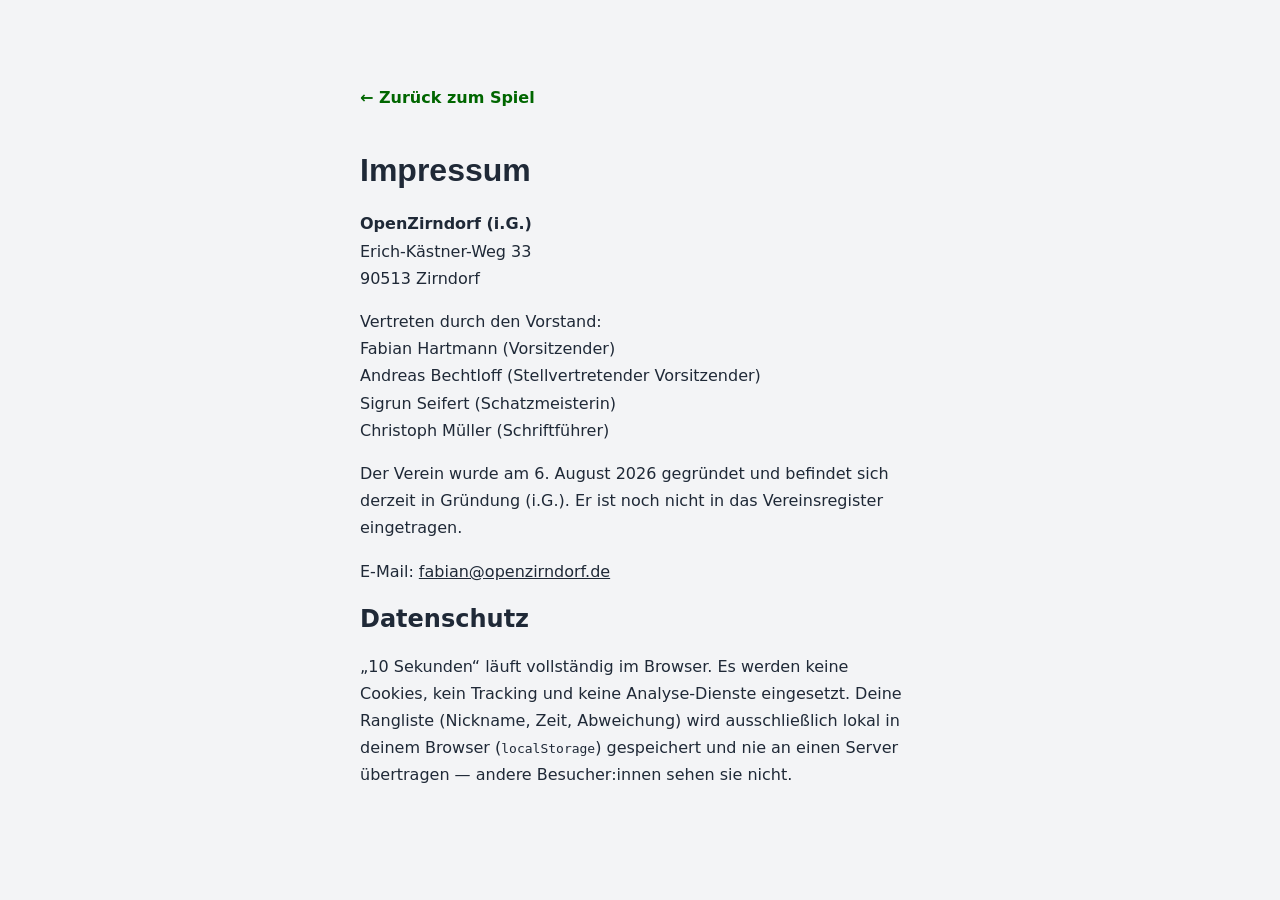
==== impressum.html @ 09c9be19 "Spiel „10 Sekunden“: statische Seite mit Preisstufen 10-Sekunden-Zeitgefühlsspiel im OpenZirndorf-Lo" ====
<!doctype html>
<html lang="de">
<head>
  <meta charset="utf-8" />
  <meta name="viewport" content="width=device-width, initial-scale=1" />
  <title>Impressum – 10 Sekunden</title>
  <meta name="robots" content="index, follow" />
  <link rel="icon" href="images/favicon.svg" type="image/svg+xml" />
  <link rel="stylesheet" href="style.css" />
  <style>
    .legal { max-width: 560px; margin: 0 auto; padding: 2.5rem 0 3rem; }
    .legal a.back { display: inline-block; margin-bottom: 1.5rem; color: var(--oz-brand-green-dark); font-weight: 600; text-decoration: none; }
    .legal h1 { font-family: var(--font-heading); }
    .legal p { line-height: 1.7; }
  </style>
</head>
<body>
  <main id="main">
    <div class="container legal">
      <a class="back" href="index.html">← Zurück zum Spiel</a>
      <h1>Impressum</h1>
      <p>
        <strong>OpenZirndorf (i.G.)</strong><br />
        Erich-Kästner-Weg 33<br />
        90513 Zirndorf
      </p>
      <p>
        Vertreten durch den Vorstand:<br />
        Fabian Hartmann (Vorsitzender)<br />
        Andreas Bechtloff (Stellvertretender Vorsitzender)<br />
        Sigrun Seifert (Schatzmeisterin)<br />
        Christoph Müller (Schriftführer)
      </p>
      <p>
        Der Verein wurde am 6. August 2026 gegründet und befindet sich derzeit in
        Gründung (i.G.). Er ist noch nicht in das Vereinsregister eingetragen.
      </p>
      <p>E-Mail: <a href="mailto:fabian@openzirndorf.de">fabian@openzirndorf.de</a></p>

      <h2>Datenschutz</h2>
      <p>
        „10 Sekunden“ läuft vollständig im Browser. Es werden keine Cookies, kein
        Tracking und keine Analyse-Dienste eingesetzt. Deine Rangliste (Nickname,
        Zeit, Abweichung) wird ausschließlich lokal in deinem Browser
        (<code>localStorage</code>) gespeichert und nie an einen Server
        übertragen — andere Besucher:innen sehen sie nicht.
      </p>
    </div>
  </main>
</body>
</html>
---- style.css ----
/* ============================================================
   10 Sekunden – Stylesheet
   Farb-/Typo-Tokens übernommen aus den OpenZirndorf Design Tokens v1
   (https://openzirndorf.de/design-tokens/v1/tokens.css), lokal
   eingebettet, damit die Seite als reines statisches GitHub-Pages-
   Deployment ohne externe Abhängigkeit (außer Google Fonts) läuft.
   ============================================================ */

:root {
  --oz-brand-green:       #009A00;
  --oz-brand-green-hover: #007a00;
  --oz-brand-green-dark:  #006600;
  --oz-brand-dark:        #1F2937;
  --oz-brand-orange:      #d96020;

  --text:         #1F2937;
  --text-muted:   #6B7280;
  --bg:           #FFFFFF;
  --bg-alt:       #F3F4F6;
  --bg-green:     #eef7e6;
  --bg-orange:    #fff4eb;
  --border:       #E5E7EB;

  --font-heading: 'Montserrat', sans-serif;
  --font-body:    'Inter', 'Segoe UI', system-ui, sans-serif;
  --font-mono:    'JetBrains Mono', 'Fira Code', monospace;

  --radius-sm: 8px;
  --radius:    14px;
  --radius-lg: 24px;

  --shadow:       0 4px 16px rgba(0, 0, 0, 0.08), 0 1px 4px rgba(0, 0, 0, 0.04);
  --shadow-hover: 0 8px 32px rgba(0, 0, 0, 0.12), 0 2px 8px rgba(0, 0, 0, 0.06);

  --container: min(720px, calc(100% - 2.5rem));
  --t: 0.2s ease;
}

*, *::before, *::after { box-sizing: border-box; }

html { scroll-behavior: smooth; }

body {
  margin: 0;
  min-height: 100vh;
  display: flex;
  flex-direction: column;
  font-family: var(--font-body);
  color: var(--text);
  background: var(--bg-alt);
  -webkit-font-smoothing: antialiased;
  -moz-osx-font-smoothing: grayscale;
}

main { flex: 1; display: flex; align-items: center; }
img { max-width: 100%; height: auto; }
a { color: inherit; }
button { font-family: inherit; cursor: pointer; }

.skip-link {
  position: absolute;
  left: -10000px;
  top: 1rem;
  z-index: 100;
  background: #fff;
  color: var(--text);
  padding: 0.5rem 1rem;
  border-radius: var(--radius-sm);
  border: 1px solid var(--border);
  font-weight: 600;
}
.skip-link:focus { left: 1rem; }

.container { width: var(--container); margin: 0 auto; }

/* ---- Topbar ---- */
.topbar {
  background: #fff;
  border-bottom: 1px solid var(--border);
}
.topbar-inner {
  display: flex;
  align-items: center;
  justify-content: space-between;
  padding: 0.75rem 0;
}
.brand {
  display: inline-flex;
  align-items: center;
  gap: 0.5rem;
  font-family: var(--font-heading);
  font-weight: 800;
  text-decoration: none;
  font-size: 1rem;
  color: var(--text);
}
.brand-dot {
  width: 10px;
  height: 10px;
  border-radius: 50%;
  background: var(--oz-brand-green);
  display: inline-block;
}

/* ---- Buttons ---- */
.btn {
  display: inline-flex;
  align-items: center;
  justify-content: center;
  gap: 0.4em;
  padding: 0.65rem 1.3rem;
  border-radius: 999px;
  font-size: 0.95rem;
  font-weight: 600;
  line-height: 1;
  border: 2px solid transparent;
  transition: transform var(--t), box-shadow var(--t), background var(--t), color var(--t), border-color var(--t);
  white-space: nowrap;
}
.btn:hover { transform: translateY(-1px); }
.btn:active { transform: translateY(0); }
.btn-sm { padding: 0.45rem 0.9rem; font-size: 0.85rem; }

.btn-primary {
  background: var(--oz-brand-green);
  color: #fff;
  border-color: var(--oz-brand-green);
}
.btn-primary:hover {
  background: var(--oz-brand-green-hover);
  border-color: var(--oz-brand-green-hover);
  box-shadow: 0 4px 16px rgba(0, 154, 0, 0.35);
}

.btn-outline {
  background: transparent;
  color: var(--text);
  border-color: var(--border);
}
.btn-outline:hover { background: var(--bg-alt); border-color: #b0b7c0; }

.btn-icon {
  background: transparent;
  border: none;
  font-size: 1.1rem;
  color: var(--text-muted);
  padding: 0.25rem 0.5rem;
  border-radius: var(--radius-sm);
}
.btn-icon:hover { background: var(--bg-alt); color: var(--text); }

/* ---- Stage ---- */
.stage-wrap { padding: 2.5rem 0 3rem; text-align: center; }

.title {
  font-family: var(--font-heading);
  font-weight: 900;
  font-size: clamp(2rem, 6vw, 2.75rem);
  margin: 0 0 0.5rem;
  color: var(--oz-brand-dark);
}
.subtitle {
  margin: 0 0 2rem;
  color: var(--text-muted);
  font-size: 1.05rem;
}
.subtitle strong { color: var(--oz-brand-green-dark); }

.stage {
  position: relative;
  background: #fff;
  border-radius: var(--radius-lg);
  box-shadow: var(--shadow);
  border: 2px solid var(--border);
  padding: 2.5rem 1.75rem 2rem;
  min-height: 380px;
  display: flex;
  flex-direction: column;
  align-items: center;
  justify-content: center;
  gap: 1rem;
  cursor: pointer;
  user-select: none;
  transition: box-shadow var(--t), border-color var(--t), transform var(--t);
}
.stage:hover { box-shadow: var(--shadow-hover); }
.stage:focus-visible {
  outline: none;
  border-color: var(--oz-brand-green);
  box-shadow: 0 0 0 4px var(--bg-green), var(--shadow-hover);
}
.stage.is-running {
  border-color: var(--oz-brand-orange);
  background: var(--bg-orange);
}
.stage.is-result {
  border-color: var(--oz-brand-green);
  background: var(--bg-green);
}

.mascot {
  width: 108px;
  height: auto;
  filter: drop-shadow(0 6px 14px rgba(0, 0, 0, 0.15));
  transition: transform var(--t);
}
.stage.is-running .mascot { animation: sniff var(--sniff-duration, 1.15s) ease-in-out infinite; }
.stage.is-result .mascot { transform: scale(1.06) rotate(-2deg); }

@keyframes sniff {
  0%, 100% { transform: translateY(0) rotate(0deg); }
  50% { transform: translateY(-4px) rotate(-3deg); }
}

.timer {
  font-family: var(--font-mono);
  font-variant-numeric: tabular-nums;
  font-weight: 700;
  font-size: clamp(2.5rem, 9vw, 3.75rem);
  color: var(--oz-brand-dark);
  letter-spacing: -0.01em;
}
.timer-unit { font-size: 0.5em; color: var(--text-muted); font-weight: 500; }

.timer.is-hidden #timer-value,
.timer.is-hidden .timer-unit {
  visibility: hidden;
}
.timer.is-hidden { position: relative; }
.timer.is-hidden::after {
  content: "🔍 …schnüffel…";
  position: absolute;
  inset: 0;
  display: flex;
  align-items: center;
  justify-content: center;
  font-family: var(--font-body);
  font-weight: 600;
  font-size: 1.1rem;
  color: var(--oz-brand-orange);
  animation: pulse 1.1s ease-in-out infinite;
}
@keyframes pulse {
  0%, 100% { opacity: 0.55; }
  50% { opacity: 1; }
}

.stage-hint {
  margin: 0;
  color: var(--text-muted);
  font-size: 0.95rem;
  font-weight: 500;
}

.result { width: 100%; max-width: 360px; }

.prize-banner[hidden] {
  display: none;
}
.prize-banner {
  display: block;
  border-radius: var(--radius);
  padding: 0.9rem 1.1rem;
  margin: 0 0 1rem;
  font-size: 1rem;
  animation: prize-pop 0.4s ease;
}
.prize-label {
  display: block;
  font-family: var(--font-heading);
  font-weight: 800;
  font-size: 1.3rem;
  margin-bottom: 0.2rem;
}
.prize-instruction {
  display: block;
  font-size: 0.9rem;
  font-weight: 600;
}
.prize-haupt {
  background: #fff7e0;
  border: 2px solid #b8860b;
  color: #7a5c00;
}
.prize-trost {
  background: var(--bg-green);
  border: 2px solid var(--oz-brand-green);
  color: var(--oz-brand-green-dark);
}
@keyframes prize-pop {
  0% { transform: scale(0.9); opacity: 0; }
  100% { transform: scale(1); opacity: 1; }
}

.result-headline {
  font-family: var(--font-heading);
  font-weight: 800;
  font-size: 1.4rem;
  margin: 0 0 0.4rem;
  color: var(--oz-brand-green-dark);
}
.result-detail {
  margin: 0 0 1.25rem;
  color: var(--text);
  font-size: 1.05rem;
}
.result-detail .deviation { font-family: var(--font-mono); font-weight: 700; }
.result-again {
  margin: 1rem 0 0;
  color: var(--text-muted);
  font-size: 0.9rem;
}

.entry-form { text-align: left; }
.entry-form label {
  display: block;
  font-weight: 600;
  font-size: 0.9rem;
  margin-bottom: 0.4rem;
  color: var(--oz-brand-dark);
}
.entry-row { display: flex; gap: 0.5rem; }
.entry-row input {
  flex: 1;
  min-width: 0;
  padding: 0.6rem 0.85rem;
  border-radius: var(--radius-sm);
  border: 2px solid var(--border);
  font-size: 0.95rem;
  font-family: inherit;
}
.entry-row input:focus {
  outline: none;
  border-color: var(--oz-brand-green);
}

.btn-link {
  display: inline-block;
  margin-top: 0.6rem;
  background: none;
  border: none;
  padding: 0;
  font-size: 0.85rem;
  color: var(--text-muted);
  text-decoration: underline;
}
.btn-link:hover { color: var(--text); }

/* ---- Leaderboard modal ---- */
.modal-backdrop[hidden] {
  display: none;
}
.modal-backdrop {
  position: fixed;
  inset: 0;
  background: rgba(17, 24, 39, 0.5);
  display: flex;
  align-items: center;
  justify-content: center;
  padding: 1.5rem;
  z-index: 100;
}
.modal {
  background: #fff;
  border-radius: var(--radius-lg);
  box-shadow: var(--shadow-hover);
  width: min(420px, 100%);
  max-height: 85vh;
  overflow-y: auto;
  padding: 1.5rem;
}
.modal-head {
  display: flex;
  align-items: center;
  justify-content: space-between;
  margin-bottom: 0.25rem;
}
.modal-head h2 {
  font-family: var(--font-heading);
  font-size: 1.3rem;
  margin: 0;
}
.modal-hint {
  margin: 0 0 1rem;
  color: var(--text-muted);
  font-size: 0.85rem;
}

.leaderboard-list {
  list-style: none;
  margin: 0;
  padding: 0;
  display: flex;
  flex-direction: column;
  gap: 0.4rem;
}
.leaderboard-list li {
  display: flex;
  align-items: center;
  gap: 0.75rem;
  padding: 0.55rem 0.7rem;
  border-radius: var(--radius-sm);
  background: var(--bg-alt);
  font-size: 0.95rem;
}
.leaderboard-list li.is-new {
  background: var(--bg-green);
  border: 1px solid var(--oz-brand-green);
}
.leaderboard-list .rank {
  font-family: var(--font-mono);
  font-weight: 700;
  color: var(--text-muted);
  width: 1.6em;
  text-align: right;
}
.leaderboard-list li:nth-child(1) .rank { color: #b8860b; }
.leaderboard-list li:nth-child(2) .rank { color: #8a8f98; }
.leaderboard-list li:nth-child(3) .rank { color: #a9652f; }
.leaderboard-list .lb-nick {
  flex: 1;
  font-weight: 600;
  overflow: hidden;
  text-overflow: ellipsis;
  white-space: nowrap;
}
.leaderboard-list .lb-dev {
  font-family: var(--font-mono);
  color: var(--oz-brand-green-dark);
  font-size: 0.9rem;
}
.leaderboard-empty { color: var(--text-muted); font-size: 0.95rem; }

/* ---- Footer ---- */
.footer {
  padding: 1.5rem 0 2rem;
  text-align: center;
  color: var(--text-muted);
  font-size: 0.85rem;
}
.footer a { color: var(--oz-brand-green-dark); font-weight: 600; text-decoration: none; }
.footer a:hover { text-decoration: underline; }

@media (max-width: 420px) {
  .entry-row { flex-direction: column; }
  .stage { padding: 2rem 1.25rem 1.75rem; min-height: 340px; }
}
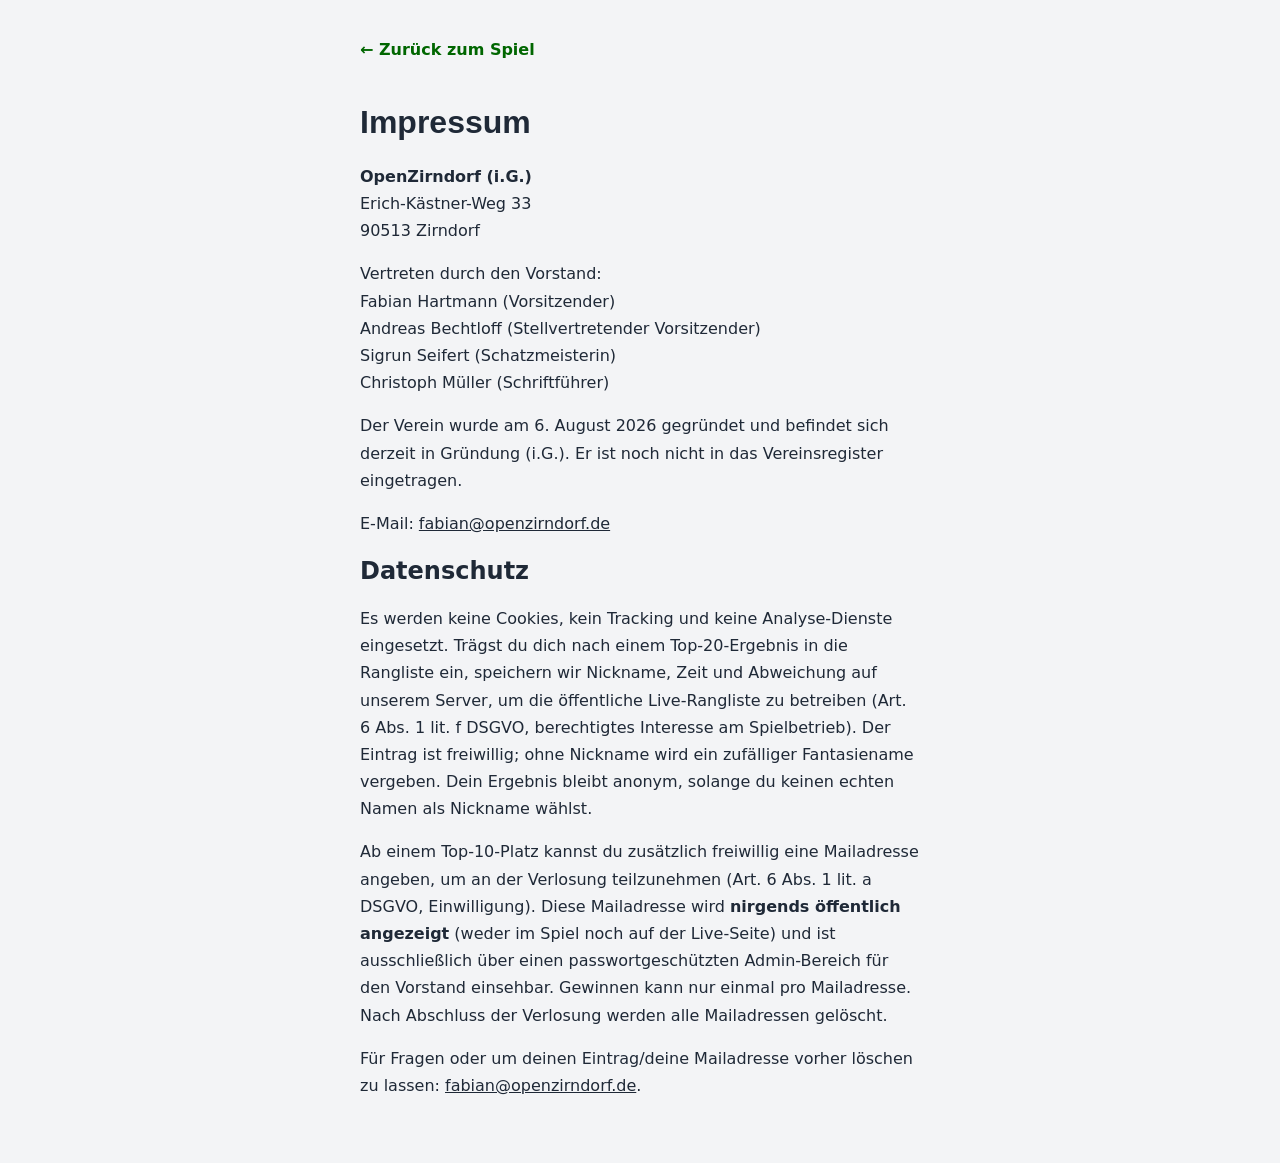
==== commit 51274aae: "Mini-Backend: Live-Rangliste, Verlosung per Mail, Admin-Bereich Bisher lief die Bestenliste rein im " ====
--- a/impressum.html
+++ b/impressum.html
@@ -39,11 +39,28 @@
 
       <h2>Datenschutz</h2>
       <p>
-        „10 Sekunden“ läuft vollständig im Browser. Es werden keine Cookies, kein
-        Tracking und keine Analyse-Dienste eingesetzt. Deine Rangliste (Nickname,
-        Zeit, Abweichung) wird ausschließlich lokal in deinem Browser
-        (<code>localStorage</code>) gespeichert und nie an einen Server
-        übertragen — andere Besucher:innen sehen sie nicht.
+        Es werden keine Cookies, kein Tracking und keine Analyse-Dienste
+        eingesetzt. Trägst du dich nach einem Top-20-Ergebnis in die
+        Rangliste ein, speichern wir Nickname, Zeit und Abweichung auf
+        unserem Server, um die öffentliche Live-Rangliste zu betreiben
+        (Art. 6 Abs. 1 lit. f DSGVO, berechtigtes Interesse am Spielbetrieb).
+        Der Eintrag ist freiwillig; ohne Nickname wird ein zufälliger
+        Fantasiename vergeben. Dein Ergebnis bleibt anonym, solange du
+        keinen echten Namen als Nickname wählst.
+      </p>
+      <p>
+        Ab einem Top-10-Platz kannst du zusätzlich freiwillig eine
+        Mailadresse angeben, um an der Verlosung teilzunehmen
+        (Art. 6 Abs. 1 lit. a DSGVO, Einwilligung). Diese Mailadresse wird
+        <strong>nirgends öffentlich angezeigt</strong> (weder im Spiel noch
+        auf der Live-Seite) und ist ausschließlich über einen
+        passwortgeschützten Admin-Bereich für den Vorstand einsehbar.
+        Gewinnen kann nur einmal pro Mailadresse. Nach Abschluss der
+        Verlosung werden alle Mailadressen gelöscht.
+      </p>
+      <p>
+        Für Fragen oder um deinen Eintrag/deine Mailadresse vorher löschen
+        zu lassen: <a href="mailto:fabian@openzirndorf.de">fabian@openzirndorf.de</a>.
       </p>
     </div>
   </main>
--- a/style.css
+++ b/style.css
@@ -305,6 +305,7 @@
   font-size: 1.05rem;
 }
 .result-detail .deviation { font-family: var(--font-mono); font-weight: 700; }
+.muted-note { color: var(--text-muted); font-size: 0.85rem; }
 .result-again {
   margin: 1rem 0 0;
   color: var(--text-muted);
@@ -334,6 +335,29 @@
   border-color: var(--oz-brand-green);
 }
 
+.entry-row-email[hidden] {
+  display: none;
+}
+.entry-row-email {
+  flex-direction: column;
+  align-items: stretch;
+  margin-top: 0.75rem;
+  padding-top: 0.75rem;
+  border-top: 1px dashed var(--border);
+}
+.entry-email-label {
+  font-weight: 500 !important;
+  font-size: 0.85rem !important;
+  color: var(--text-muted) !important;
+}
+
+.error {
+  color: #B91C1C;
+  font-weight: 600;
+  font-size: 0.85rem;
+  margin: 0.5rem 0 0;
+}
+
 .btn-link {
   display: inline-block;
   margin-top: 0.6rem;
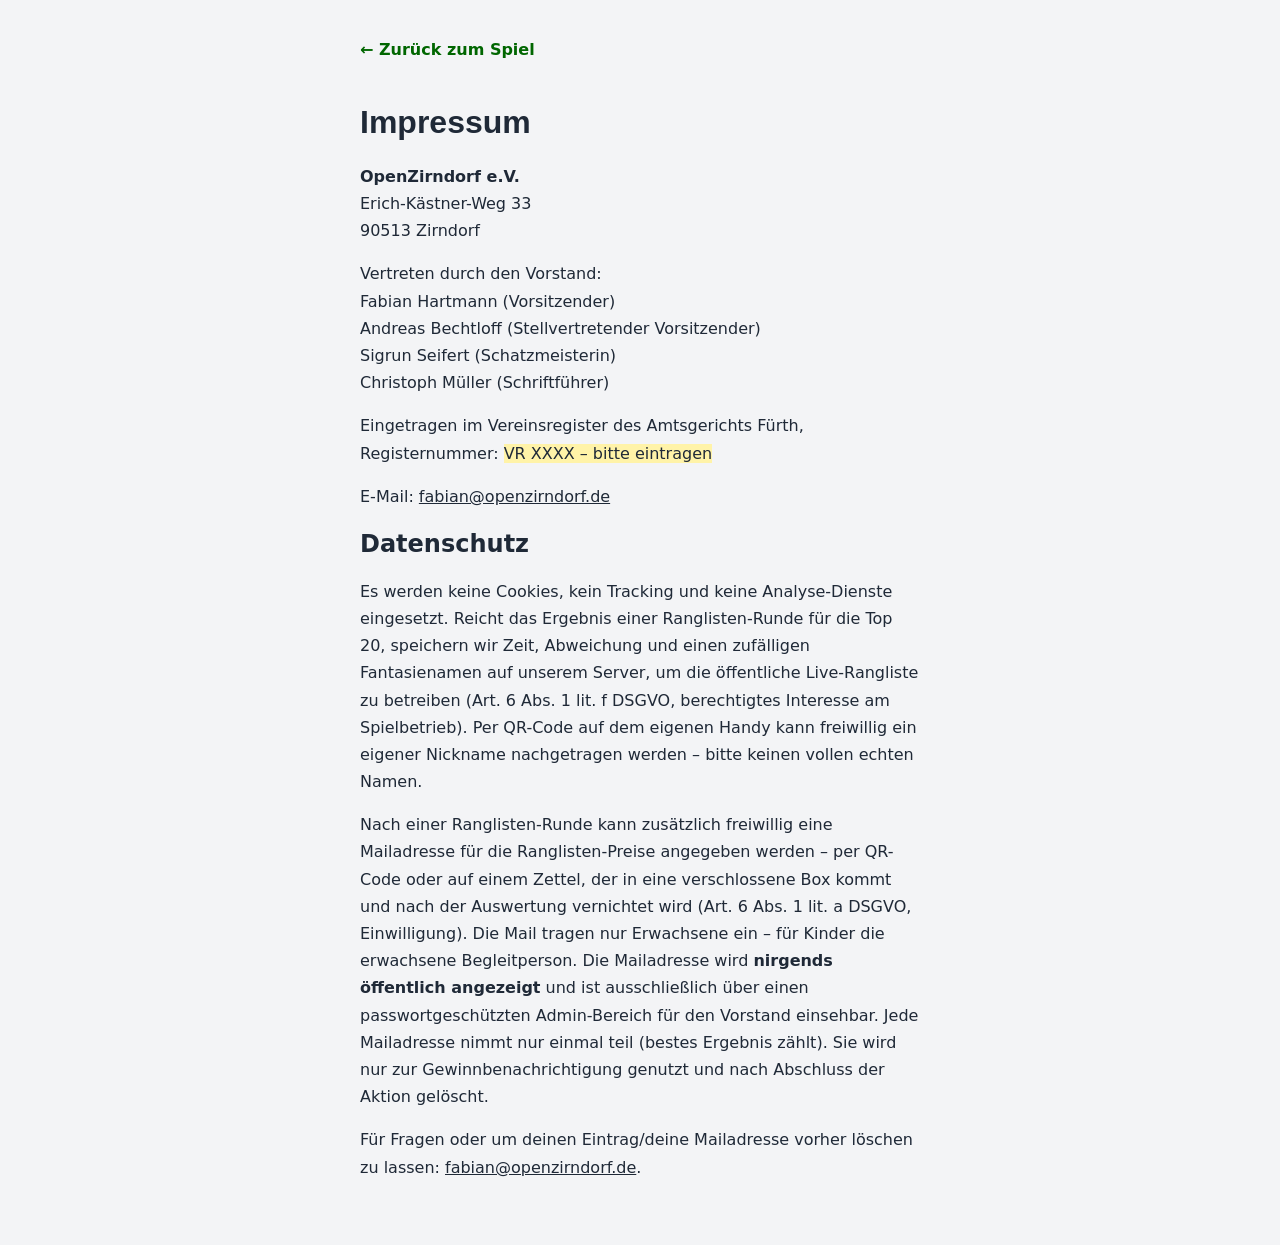
==== commit bab9c87d: "Spiel für den Stand: Ranglisten-Runden, Zettel-Code, Preisstufen, Testmodus Ablauf am Stand - Taste " ====
--- a/impressum.html
+++ b/impressum.html
@@ -20,7 +20,7 @@
       <a class="back" href="index.html">← Zurück zum Spiel</a>
       <h1>Impressum</h1>
       <p>
-        <strong>OpenZirndorf (i.G.)</strong><br />
+        <strong>OpenZirndorf e.V.</strong><br />
         Erich-Kästner-Weg 33<br />
         90513 Zirndorf
       </p>
@@ -32,31 +32,33 @@
         Christoph Müller (Schriftführer)
       </p>
       <p>
-        Der Verein wurde am 6. August 2026 gegründet und befindet sich derzeit in
-        Gründung (i.G.). Er ist noch nicht in das Vereinsregister eingetragen.
+        Eingetragen im Vereinsregister des Amtsgerichts Fürth,
+        Registernummer: <span style="background:#fff3a8">VR&nbsp;XXXX – bitte eintragen</span>
       </p>
       <p>E-Mail: <a href="mailto:fabian@openzirndorf.de">fabian@openzirndorf.de</a></p>
 
       <h2>Datenschutz</h2>
       <p>
         Es werden keine Cookies, kein Tracking und keine Analyse-Dienste
-        eingesetzt. Trägst du dich nach einem Top-20-Ergebnis in die
-        Rangliste ein, speichern wir Nickname, Zeit und Abweichung auf
-        unserem Server, um die öffentliche Live-Rangliste zu betreiben
-        (Art. 6 Abs. 1 lit. f DSGVO, berechtigtes Interesse am Spielbetrieb).
-        Der Eintrag ist freiwillig; ohne Nickname wird ein zufälliger
-        Fantasiename vergeben. Dein Ergebnis bleibt anonym, solange du
-        keinen echten Namen als Nickname wählst.
+        eingesetzt. Reicht das Ergebnis einer Ranglisten-Runde für die Top 20, speichern wir Zeit,
+        Abweichung und einen zufälligen Fantasienamen auf unserem Server, um
+        die öffentliche Live-Rangliste zu betreiben (Art. 6 Abs. 1 lit. f
+        DSGVO, berechtigtes Interesse am Spielbetrieb). Per QR-Code auf dem
+        eigenen Handy kann freiwillig ein eigener Nickname nachgetragen
+        werden – bitte keinen vollen echten Namen.
       </p>
       <p>
-        Ab einem Top-10-Platz kannst du zusätzlich freiwillig eine
-        Mailadresse angeben, um an der Verlosung teilzunehmen
-        (Art. 6 Abs. 1 lit. a DSGVO, Einwilligung). Diese Mailadresse wird
-        <strong>nirgends öffentlich angezeigt</strong> (weder im Spiel noch
-        auf der Live-Seite) und ist ausschließlich über einen
-        passwortgeschützten Admin-Bereich für den Vorstand einsehbar.
-        Gewinnen kann nur einmal pro Mailadresse. Nach Abschluss der
-        Verlosung werden alle Mailadressen gelöscht.
+        Nach einer Ranglisten-Runde kann zusätzlich freiwillig eine
+        Mailadresse für die Ranglisten-Preise angegeben werden – per QR-Code
+        oder auf einem Zettel, der in eine verschlossene Box kommt und nach der
+        Auswertung vernichtet wird (Art. 6 Abs. 1 lit. a DSGVO, Einwilligung).
+        Die Mail tragen nur Erwachsene ein – für Kinder die erwachsene
+        Begleitperson. Die
+        Mailadresse wird <strong>nirgends öffentlich angezeigt</strong> und
+        ist ausschließlich über einen passwortgeschützten Admin-Bereich für
+        den Vorstand einsehbar. Jede Mailadresse nimmt nur einmal teil (bestes Ergebnis zählt).
+        Sie wird nur zur Gewinnbenachrichtigung
+        genutzt und nach Abschluss der Aktion gelöscht.
       </p>
       <p>
         Für Fragen oder um deinen Eintrag/deine Mailadresse vorher löschen
--- a/style.css
+++ b/style.css
@@ -150,7 +150,6 @@
 .btn-icon:hover { background: var(--bg-alt); color: var(--text); }
 
 /* ---- Stage ---- */
-.stage-wrap { padding: 2.5rem 0 3rem; text-align: center; }
 
 .title {
   font-family: var(--font-heading);
@@ -277,12 +276,12 @@
   font-size: 0.9rem;
   font-weight: 600;
 }
-.prize-haupt {
+.prize-kat1 {
   background: #fff7e0;
   border: 2px solid #b8860b;
   color: #7a5c00;
 }
-.prize-trost {
+.prize-kat2 {
   background: var(--bg-green);
   border: 2px solid var(--oz-brand-green);
   color: var(--oz-brand-green-dark);
@@ -312,45 +311,6 @@
   font-size: 0.9rem;
 }
 
-.entry-form { text-align: left; }
-.entry-form label {
-  display: block;
-  font-weight: 600;
-  font-size: 0.9rem;
-  margin-bottom: 0.4rem;
-  color: var(--oz-brand-dark);
-}
-.entry-row { display: flex; gap: 0.5rem; }
-.entry-row input {
-  flex: 1;
-  min-width: 0;
-  padding: 0.6rem 0.85rem;
-  border-radius: var(--radius-sm);
-  border: 2px solid var(--border);
-  font-size: 0.95rem;
-  font-family: inherit;
-}
-.entry-row input:focus {
-  outline: none;
-  border-color: var(--oz-brand-green);
-}
-
-.entry-row-email[hidden] {
-  display: none;
-}
-.entry-row-email {
-  flex-direction: column;
-  align-items: stretch;
-  margin-top: 0.75rem;
-  padding-top: 0.75rem;
-  border-top: 1px dashed var(--border);
-}
-.entry-email-label {
-  font-weight: 500 !important;
-  font-size: 0.85rem !important;
-  color: var(--text-muted) !important;
-}
-
 .error {
   color: #B91C1C;
   font-weight: 600;
@@ -358,103 +318,6 @@
   margin: 0.5rem 0 0;
 }
 
-.btn-link {
-  display: inline-block;
-  margin-top: 0.6rem;
-  background: none;
-  border: none;
-  padding: 0;
-  font-size: 0.85rem;
-  color: var(--text-muted);
-  text-decoration: underline;
-}
-.btn-link:hover { color: var(--text); }
-
-/* ---- Leaderboard modal ---- */
-.modal-backdrop[hidden] {
-  display: none;
-}
-.modal-backdrop {
-  position: fixed;
-  inset: 0;
-  background: rgba(17, 24, 39, 0.5);
-  display: flex;
-  align-items: center;
-  justify-content: center;
-  padding: 1.5rem;
-  z-index: 100;
-}
-.modal {
-  background: #fff;
-  border-radius: var(--radius-lg);
-  box-shadow: var(--shadow-hover);
-  width: min(420px, 100%);
-  max-height: 85vh;
-  overflow-y: auto;
-  padding: 1.5rem;
-}
-.modal-head {
-  display: flex;
-  align-items: center;
-  justify-content: space-between;
-  margin-bottom: 0.25rem;
-}
-.modal-head h2 {
-  font-family: var(--font-heading);
-  font-size: 1.3rem;
-  margin: 0;
-}
-.modal-hint {
-  margin: 0 0 1rem;
-  color: var(--text-muted);
-  font-size: 0.85rem;
-}
-
-.leaderboard-list {
-  list-style: none;
-  margin: 0;
-  padding: 0;
-  display: flex;
-  flex-direction: column;
-  gap: 0.4rem;
-}
-.leaderboard-list li {
-  display: flex;
-  align-items: center;
-  gap: 0.75rem;
-  padding: 0.55rem 0.7rem;
-  border-radius: var(--radius-sm);
-  background: var(--bg-alt);
-  font-size: 0.95rem;
-}
-.leaderboard-list li.is-new {
-  background: var(--bg-green);
-  border: 1px solid var(--oz-brand-green);
-}
-.leaderboard-list .rank {
-  font-family: var(--font-mono);
-  font-weight: 700;
-  color: var(--text-muted);
-  width: 1.6em;
-  text-align: right;
-}
-.leaderboard-list li:nth-child(1) .rank { color: #b8860b; }
-.leaderboard-list li:nth-child(2) .rank { color: #8a8f98; }
-.leaderboard-list li:nth-child(3) .rank { color: #a9652f; }
-.leaderboard-list .lb-nick {
-  flex: 1;
-  font-weight: 600;
-  overflow: hidden;
-  text-overflow: ellipsis;
-  white-space: nowrap;
-}
-.leaderboard-list .lb-dev {
-  font-family: var(--font-mono);
-  color: var(--oz-brand-green-dark);
-  font-size: 0.9rem;
-}
-.leaderboard-empty { color: var(--text-muted); font-size: 0.95rem; }
-
 /* ---- Footer ---- */
 .footer {
   padding: 1.5rem 0 2rem;
@@ -465,7 +328,527 @@
 .footer a { color: var(--oz-brand-green-dark); font-weight: 600; text-decoration: none; }
 .footer a:hover { text-decoration: underline; }
 
+
+
+/* ============================================================
+   Spielseite: drei Spalten (Preise · Spiel · Rangliste)
+   ============================================================ */
+
+.game-page {
+  background:
+    radial-gradient(900px 500px at 0% 0%, rgba(0, 154, 0, 0.08), transparent 60%),
+    radial-gradient(900px 500px at 100% 100%, rgba(217, 96, 32, 0.08), transparent 60%),
+    var(--bg-alt);
+  background-attachment: fixed;
+}
+
+.layout { width: min(1240px, calc(100% - 2rem)); margin: 0 auto; }
+
+.topbar-tag {
+  font-size: 0.8rem;
+  font-weight: 600;
+  color: var(--text-muted);
+  background: var(--bg-alt);
+  padding: 0.3rem 0.75rem;
+  border-radius: 999px;
+}
+
+.game-grid {
+  display: grid;
+  grid-template-columns: 260px minmax(0, 1fr) 320px;
+  grid-template-areas: "info play board";
+  gap: 1.75rem;
+  align-items: start;
+  padding: 2.25rem 0 2.5rem;
+}
+.panel-info  { grid-area: info; }
+.play        { grid-area: play; text-align: center; }
+.panel-board { grid-area: board; }
+
+/* Seitenleisten bleiben beim Scrollen stehen */
+.panel {
+  position: sticky;
+  top: 1.25rem;
+  background: rgba(255, 255, 255, 0.92);
+  backdrop-filter: blur(6px);
+  border: 1px solid var(--border);
+  border-radius: var(--radius-lg);
+  box-shadow: var(--shadow);
+  padding: 1.25rem 1.2rem;
+  max-height: calc(100vh - 2.5rem);
+  overflow-y: auto;
+}
+
+.panel-head {
+  display: flex;
+  align-items: center;
+  justify-content: space-between;
+  margin-bottom: 0.75rem;
+}
+.panel-title {
+  font-family: var(--font-heading);
+  font-weight: 800;
+  font-size: 1.15rem;
+  margin: 0;
+  color: var(--oz-brand-dark);
+}
+.panel-info .panel-title { margin-bottom: 0.5rem; }
+.panel-text { font-size: 0.85rem; margin: 0 0 0.6rem; color: var(--text); }
+.panel-note { font-size: 0.78rem; color: var(--text-muted); margin: 0.55rem 0 0; line-height: 1.45; }
+
+/* Sofort-Preise */
+/* Groß genug, um sie aus ein paar Metern Entfernung am Stand zu lesen */
+.tiers { list-style: none; margin: 0; padding: 0; display: grid; gap: 0.7rem; }
+.tier {
+  display: flex;
+  align-items: center;
+  gap: 0.9rem;
+  padding: 0.85rem 1rem;
+  border-radius: var(--radius);
+  border: 2px solid;
+}
+.tier-icon { font-size: 2rem; line-height: 1; }
+.tier-body { display: flex; flex-direction: column; gap: 0.1rem; }
+.tier-name { font-family: var(--font-heading); font-weight: 800; font-size: 1.15rem; }
+.tier-range { font-family: var(--font-mono); font-size: 1.05rem; font-weight: 700; }
+.tier-desc { font-size: 0.82rem; font-weight: 500; opacity: 0.85; }
+.tier-kat1 { background: #fff7e0; border-color: #e5c45c; color: #7a5c00; }
+.tier-kat2 { background: var(--bg-green); border-color: #8fd18f; color: var(--oz-brand-green-dark); }
+.tier-trost { background: #fdf0f4; border-color: #f0b8c8; color: #8a2e4a; }
+/* Titel */
+.title-num {
+  display: inline-block;
+  background: var(--oz-brand-green);
+  color: #fff;
+  padding: 0 0.35em;
+  border-radius: 0.3em;
+  transform: rotate(-3deg);
+  box-shadow: 0 6px 18px rgba(0, 154, 0, 0.3);
+}
+
+.stage { min-height: 400px; }
+.stage.is-running { box-shadow: 0 0 0 6px rgba(217, 96, 32, 0.12), var(--shadow-hover); }
+.stage.is-result  { box-shadow: 0 0 0 6px rgba(0, 154, 0, 0.12), var(--shadow-hover); }
+
+.rank-note { display: inline-block; margin-top: 0.35rem; font-weight: 700; color: var(--oz-brand-green-dark); }
+
+/* So geht's */
+.howto {
+  list-style: none;
+  margin: 1.25rem 0 0;
+  padding: 0;
+  display: flex;
+  justify-content: center;
+  flex-wrap: wrap;
+  gap: 0.5rem 1.25rem;
+  font-size: 0.85rem;
+  color: var(--text-muted);
+}
+.howto li { display: inline-flex; align-items: center; gap: 0.4rem; }
+.howto span {
+  width: 1.4rem;
+  height: 1.4rem;
+  border-radius: 50%;
+  background: #fff;
+  border: 1px solid var(--border);
+  display: inline-flex;
+  align-items: center;
+  justify-content: center;
+  font-weight: 700;
+  font-size: 0.75rem;
+  color: var(--oz-brand-dark);
+}
+
+/* Rangliste */
+.live-dot {
+  display: inline-flex;
+  align-items: center;
+  gap: 0.35rem;
+  font-size: 0.7rem;
+  font-weight: 700;
+  text-transform: uppercase;
+  letter-spacing: 0.06em;
+  color: var(--oz-brand-green-dark);
+}
+.live-dot::before {
+  content: "";
+  width: 8px;
+  height: 8px;
+  border-radius: 50%;
+  background: var(--oz-brand-green);
+  animation: pulse 1.6s ease-in-out infinite;
+}
+.live-dot.is-offline { color: var(--text-muted); }
+.live-dot.is-offline::before { background: #b0b7c0; animation: none; }
+
+.board { list-style: none; margin: 0; padding: 0; display: grid; grid-template-columns: minmax(0, 1fr); gap: 0.3rem; }
+.board li {
+  display: flex;
+  align-items: center;
+  gap: 0.6rem;
+  padding: 0.4rem 0.55rem;
+  border-radius: var(--radius-sm);
+  font-size: 0.9rem;
+  transition: background var(--t);
+}
+.board li:nth-child(odd) { background: var(--bg-alt); }
+.board .rank {
+  flex: none;
+  width: 1.6rem;
+  height: 1.6rem;
+  border-radius: 50%;
+  display: inline-flex;
+  align-items: center;
+  justify-content: center;
+  font-family: var(--font-mono);
+  font-weight: 700;
+  font-size: 0.78rem;
+  color: var(--text-muted);
+}
+.board .nick { flex: 1; min-width: 0; font-weight: 600; overflow: hidden; text-overflow: ellipsis; white-space: nowrap; }
+.board .time {
+  flex: none;
+  font-family: var(--font-mono);
+  font-variant-numeric: tabular-nums;
+  font-size: 0.82rem;
+  font-weight: 700;
+  color: var(--oz-brand-green-dark);
+}
+.board li.top-1 .rank, .board li.top-2 .rank, .board li.top-3 .rank { color: #fff; }
+.board li.top-1 .rank { background: linear-gradient(135deg, #f4c542, #b8860b); }
+.board li.top-2 .rank { background: linear-gradient(135deg, #c9ced6, #8a8f98); }
+.board li.top-3 .rank { background: linear-gradient(135deg, #d99a64, #a9652f); }
+.board li.top-1 .nick { font-weight: 800; }
+.board li.is-new {
+  background: var(--bg-green);
+  box-shadow: inset 0 0 0 2px var(--oz-brand-green);
+  animation: prize-pop 0.4s ease;
+}
+.board-empty { color: var(--text-muted); font-size: 0.9rem; margin: 0; }
+
+/* ---- Responsiv ---- */
+@media (max-width: 1080px) {
+  .game-grid {
+    grid-template-columns: 1fr 1fr;
+    grid-template-areas:
+      "play play"
+      "info board";
+    max-width: 760px;
+    margin: 0 auto;
+  }
+  .panel { position: static; max-height: none; }
+}
+
+@media (max-width: 640px) {
+  .game-grid {
+    grid-template-columns: minmax(0, 1fr);
+    grid-template-areas: "play" "board" "info";
+    padding-top: 1.5rem;
+    gap: 1.25rem;
+  }
+  .topbar-tag { display: none; }
+}
+
 @media (max-width: 420px) {
-  .entry-row { flex-direction: column; }
   .stage { padding: 2rem 1.25rem 1.75rem; min-height: 340px; }
 }
+
+/* ============================================================
+   Vollbild am Stand: Spiel nutzt die ganze Bildschirmfläche,
+   alles skaliert mit der Bildschirmgröße (rem hängt an vw).
+   ============================================================ */
+
+html.game { font-size: clamp(14px, 0.45vw + 8px, 24px); }
+
+.game-page { height: 100vh; height: 100dvh; }
+.game-page .topbar-inner { padding: 0.5rem 0; }
+.game-page main { align-items: stretch; min-height: 0; }
+.game-page .footer { padding: 0.4rem 0 0.6rem; font-size: 0.75rem; }
+.game-page .footer p { margin: 0; }
+
+.layout { width: calc(100% - 3rem); max-width: 2400px; }
+
+.game-grid {
+  grid-template-columns: minmax(250px, 18rem) minmax(0, 1fr) minmax(290px, 21rem);
+  gap: 1.5rem;
+  padding: 1.25rem 0;
+  align-items: stretch;
+  height: 100%;
+}
+
+.panel { position: static; max-height: none; height: 100%; min-height: 0; }
+
+.play { display: flex; flex-direction: column; min-height: 0; }
+.title { font-size: clamp(2rem, 3vw + 1rem, 4rem); margin-bottom: 0.25rem; }
+.subtitle { margin-bottom: 1rem; font-size: 1.1rem; }
+
+.stage {
+  flex: 1;
+  min-height: 360px;
+  overflow: hidden;
+  padding: 2rem;
+}
+.mascot { width: clamp(100px, 22vh, 280px); }
+.timer { font-size: clamp(3.5rem, min(10vw, 19vh), 13rem); line-height: 1; }
+.timer.is-hidden::after { font-size: clamp(1.2rem, 3vh, 2.2rem); }
+.stage-hint { font-size: clamp(1rem, 2.4vh, 1.6rem); }
+
+/* Ergebnis */
+.result { max-width: 46rem; }
+.result-headline { font-size: clamp(1.4rem, 3.5vh, 2.6rem); }
+.prize-banner { padding: 1.1rem 1.4rem; }
+.prize-label { font-size: clamp(1.5rem, 4.5vh, 3.2rem); }
+.prize-instruction { font-size: clamp(0.95rem, 2vh, 1.3rem); }
+.result-detail {
+  display: flex;
+  flex-direction: column;
+  align-items: center;
+  gap: 0.2rem;
+  margin-bottom: 1rem;
+}
+.result-time {
+  font-family: var(--font-mono);
+  font-weight: 700;
+  font-size: clamp(2.5rem, 8vh, 6rem);
+  line-height: 1.05;
+  color: var(--oz-brand-dark);
+}
+.result-detail .deviation { font-size: clamp(1rem, 2.4vh, 1.5rem); color: var(--text-muted); }
+.result-again { font-size: clamp(0.9rem, 1.8vh, 1.15rem); }
+
+/* QR-Code zum Nachtragen */
+.claim[hidden] { display: none; }
+.claim {
+  display: flex;
+  align-items: center;
+  gap: 1.25rem;
+  margin: 0.5rem auto 0;
+  padding: 1rem 1.25rem;
+  background: #fff;
+  border: 2px solid var(--oz-brand-green);
+  border-radius: var(--radius);
+  text-align: left;
+  width: fit-content;
+  max-width: 100%;
+  animation: prize-pop 0.4s ease;
+}
+.claim-qr { flex: none; width: clamp(120px, 20vh, 230px); aspect-ratio: 1; }
+.claim-qr svg { width: 100%; height: 100%; display: block; }
+.claim-text { display: flex; flex-direction: column; gap: 0.35rem; font-size: clamp(0.95rem, 2vh, 1.3rem); font-weight: 600; }
+.claim-title { font-family: var(--font-heading); font-weight: 800; font-size: 1.3em; color: var(--oz-brand-green-dark); }
+.claim-small { font-size: 0.75em; font-weight: 500; color: var(--text-muted); }
+
+/* Countdown bis zum automatischen Zurückspringen */
+.result-bar {
+  position: absolute;
+  left: 0;
+  bottom: 0;
+  height: 6px;
+  width: 100%;
+  background: var(--oz-brand-green);
+  transform-origin: left;
+  transform: scaleX(0);
+  opacity: 0.6;
+}
+.stage:not(.is-result) .result-bar { animation: none !important; transform: scaleX(0); }
+@keyframes result-countdown {
+  from { transform: scaleX(1); }
+  to   { transform: scaleX(0); }
+}
+
+.board li { padding: 0.45rem 0.6rem; font-size: 0.95rem; }
+
+@media (max-width: 1080px) {
+  html.game { font-size: 15px; }
+  .game-page { height: auto; }
+  .game-grid { height: auto; grid-template-columns: 1fr 1fr; }
+  .panel { height: auto; }
+  .stage { min-height: 420px; }
+}
+@media (max-width: 640px) {
+  .game-grid { grid-template-columns: minmax(0, 1fr); }
+  .layout { width: calc(100% - 2rem); }
+  .claim { flex-direction: column; text-align: center; }
+}
+
+/* Ergebnis braucht Platz für Banner + Zeit + QR: Waschbär dort kleiner,
+   auf niedrigen Bildschirmen mit QR-Code ganz weg. */
+.stage.is-result { gap: 0.6rem; padding-top: 1.25rem; padding-bottom: 1.5rem; }
+.stage.is-result .mascot { width: clamp(70px, 13vh, 170px); }
+@media (max-height: 900px) {
+  .stage.is-result:has(.claim:not([hidden])) .mascot { display: none; }
+  .game-page .howto { display: none; }
+}
+
+.claim-name-label { font-size: 0.75em; font-weight: 500; color: var(--text-muted); margin-bottom: -0.3rem; }
+.claim-name {
+  font-family: var(--font-heading);
+  font-weight: 800;
+  font-size: 1.35em;
+  color: var(--oz-brand-dark);
+  margin-bottom: 0.3rem;
+}
+
+/* Hinweis auf der Spielfläche: 1 € pro Versuch, 3 Versuche 2 € */
+.donate-badge {
+  margin: 0;
+  padding: 0.5rem 1.1rem;
+  border-radius: 999px;
+  background: #fff;
+  border: 2px solid var(--oz-brand-green);
+  color: var(--oz-brand-green-dark);
+  font-weight: 600;
+  font-size: clamp(0.95rem, 2.2vh, 1.4rem);
+}
+.donate-badge[hidden] { display: none; }
+
+/* Ranglisten-Runde: vom Standpersonal per Taste R vor dem Start gesetzt */
+.ranked-badge {
+  margin: 0;
+  padding: 0.5rem 1.2rem;
+  border-radius: 999px;
+  background: linear-gradient(135deg, #f4c542, #d9a21b);
+  color: #3b2a00;
+  font-family: var(--font-heading);
+  font-weight: 800;
+  font-size: clamp(1rem, 2.4vh, 1.5rem);
+  box-shadow: 0 6px 16px rgba(217, 162, 27, 0.35);
+}
+.ranked-badge[hidden], .stage.is-result .ranked-badge { display: none; }
+.stage.is-ranked { box-shadow: inset 0 0 0 4px #f4c542, var(--shadow); }
+
+.claim-slip { font-family: var(--font-mono); font-weight: 700; }
+.claim-code {
+  display: inline-block;
+  padding: 0.05em 0.4em;
+  border-radius: 6px;
+  background: var(--oz-brand-dark);
+  color: #fff;
+  letter-spacing: 0.15em;
+  font-size: 1.25em;
+}
+
+/* Buzzer-Waschbär ist breiter als hoch → Größe über die Höhe steuern */
+.mascot { width: auto; height: clamp(110px, 26vh, 320px); }
+.stage.is-result .mascot { width: auto; height: clamp(70px, 14vh, 180px); }
+
+@media (max-height: 900px) {
+  .mascot { height: clamp(90px, 21vh, 260px); }
+  .timer { font-size: clamp(3rem, min(10vw, 16vh), 11rem); }
+  .subtitle { margin-bottom: 0.6rem; }
+}
+
+/* Regel-Hinweis auf der Spielfläche – nur vor dem Start */
+.rules-line {
+  margin: 0;
+  font-size: clamp(0.85rem, 1.8vh, 1.1rem);
+  font-weight: 600;
+  color: #9b1c1c;
+}
+.stage.is-running .rules-line, .stage.is-result .rules-line { display: none; }
+
+/* Ergebnis: Trostpreis + Vergleich mit allen Versuchen des Tages */
+.trost-note[hidden], .result-compare[hidden] { display: none; }
+.trost-note {
+  margin: 0.2rem auto 0;
+  padding: 0.35rem 0.9rem;
+  width: fit-content;
+  border-radius: 999px;
+  background: #fdf0f4;
+  border: 2px solid #f0b8c8;
+  color: #8a2e4a;
+  font-weight: 700;
+  font-size: clamp(0.95rem, 2vh, 1.25rem);
+}
+.result-compare { margin: 0.3rem 0 0; color: var(--text-muted); font-size: clamp(0.95rem, 2vh, 1.25rem); }
+.result-compare strong { color: var(--oz-brand-dark); }
+
+/* Rechte Spalte: Ranglisten-Preis-Hinweis über der Liste */
+.board-prize { margin: 0 0 0.2rem; font-size: 0.85rem; line-height: 1.4; }
+.board-prize strong { color: var(--oz-brand-dark); }
+.board-note { margin: 0 0 0.8rem; font-size: 0.75rem; color: var(--text-muted); }
+
+/* Hinweis Mitgliedschaft: 2 Freiversuche */
+.member-card {
+  margin: 1rem 0 0;
+  padding: 0.7rem 0.85rem;
+  border-radius: var(--radius);
+  background: var(--bg-green);
+  border: 2px dashed var(--oz-brand-green);
+  color: var(--oz-brand-green-dark);
+  font-size: 0.82rem;
+  line-height: 1.4;
+}
+.member-card strong { display: block; font-family: var(--font-heading); font-size: 1rem; margin-bottom: 0.15rem; }
+
+/* Live-Statistik unten in der Sofort-Preise-Spalte */
+.panel-info { display: flex; flex-direction: column; }
+.stats {
+  flex: none;
+  margin-top: auto;
+  padding-top: 0.8rem;
+  border-top: 1px solid var(--border);
+}
+.stats-title {
+  margin: 0 0 0.5rem;
+  font-family: var(--font-heading);
+  font-size: 0.75rem;
+  font-weight: 800;
+  text-transform: uppercase;
+  letter-spacing: 0.06em;
+  color: var(--text-muted);
+}
+.stats-bar {
+  display: flex;
+  height: 12px;
+  border-radius: 999px;
+  overflow: hidden;
+  background: var(--bg-alt);
+}
+.stats-seg { display: block; height: 100%; transition: width 0.5s ease; }
+.stats-legend {
+  list-style: none;
+  margin: 0.5rem 0 0;
+  padding: 0;
+  display: grid;
+  grid-template-columns: repeat(2, minmax(0, 1fr));
+  gap: 0.2rem 0.6rem;
+  font-size: 0.78rem;
+  color: var(--text-muted);
+}
+.stats-legend li { display: flex; align-items: center; gap: 0.35rem; }
+.stats-legend i { width: 0.65rem; height: 0.65rem; border-radius: 3px; flex: none; }
+.stats-legend strong { margin-left: auto; color: var(--text); font-family: var(--font-mono); }
+.stats-seg.b-kat1, .stats-legend .b-kat1 i { background: #e5b52f; }
+.stats-seg.b-kat2, .stats-legend .b-kat2 i { background: var(--oz-brand-green); }
+.stats-seg.b-near, .stats-legend .b-near i { background: #93c5fd; }
+.stats-seg.b-far, .stats-legend .b-far i { background: #d1d5db; }
+.stats-best { margin: 0.45rem 0 0; font-size: 0.78rem; font-weight: 600; color: var(--oz-brand-dark); }
+
+/* Personal-Anzeige (Taste S) */
+.staff[hidden] { display: none; }
+.staff {
+  position: fixed;
+  left: 1.25rem;
+  bottom: 1.25rem;
+  z-index: 50;
+  width: min(380px, calc(100% - 2.5rem));
+  padding: 1rem 1.1rem;
+  background: #111827;
+  color: #f9fafb;
+  border-radius: var(--radius-lg);
+  box-shadow: 0 20px 50px rgba(0, 0, 0, 0.35);
+  font-size: 0.9rem;
+}
+.staff h2 { margin: 0 0 0.5rem; font-size: 1rem; font-family: var(--font-heading); }
+.staff-summary { list-style: none; margin: 0 0 0.75rem; padding: 0; display: grid; gap: 0.2rem; }
+.staff-summary .low { color: #fca5a5; }
+.staff fieldset { border: 1px solid #374151; border-radius: var(--radius-sm); margin: 0 0 0.6rem; padding: 0.5rem 0.7rem; display: grid; grid-template-columns: 1fr 1fr; gap: 0.5rem; }
+.staff legend { padding: 0 0.3rem; font-size: 0.75rem; color: #9ca3af; }
+.staff label { display: flex; flex-direction: column; gap: 0.2rem; font-size: 0.8rem; color: #d1d5db; }
+.staff input { width: 100%; padding: 0.35rem 0.5rem; border-radius: 6px; border: 1px solid #4b5563; background: #1f2937; color: #fff; font: inherit; font-family: var(--font-mono); }
+.staff-actions { display: flex; flex-wrap: wrap; gap: 0.4rem; }
+.staff-btn { padding: 0.4rem 0.8rem; border-radius: 999px; border: 1px solid #4b5563; background: transparent; color: #f9fafb; font: inherit; font-weight: 600; cursor: pointer; }
+.staff-btn.primary { background: var(--oz-brand-green); border-color: var(--oz-brand-green); }
+.staff-btn.danger { margin-left: auto; color: #fca5a5; border-color: #7f1d1d; }
+.staff-hint { margin: 0.6rem 0 0; font-size: 0.72rem; color: #9ca3af; }
